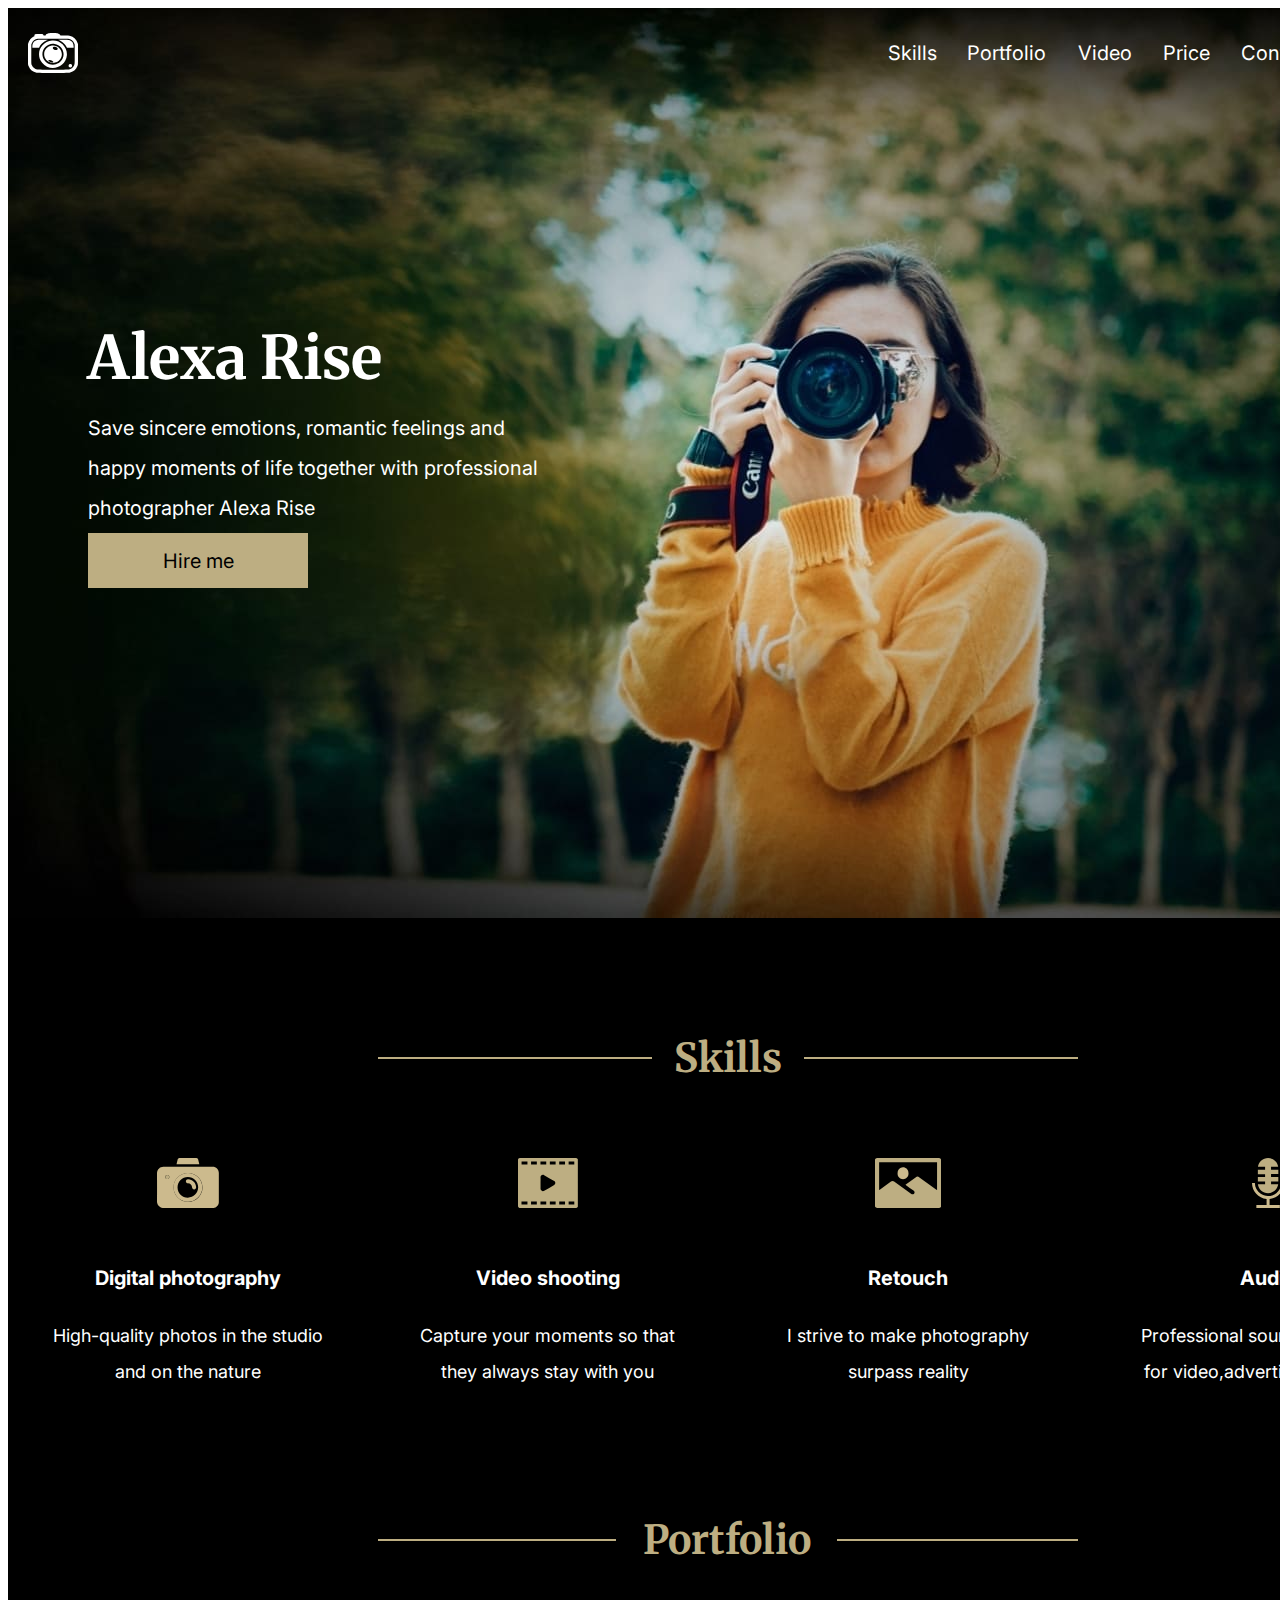
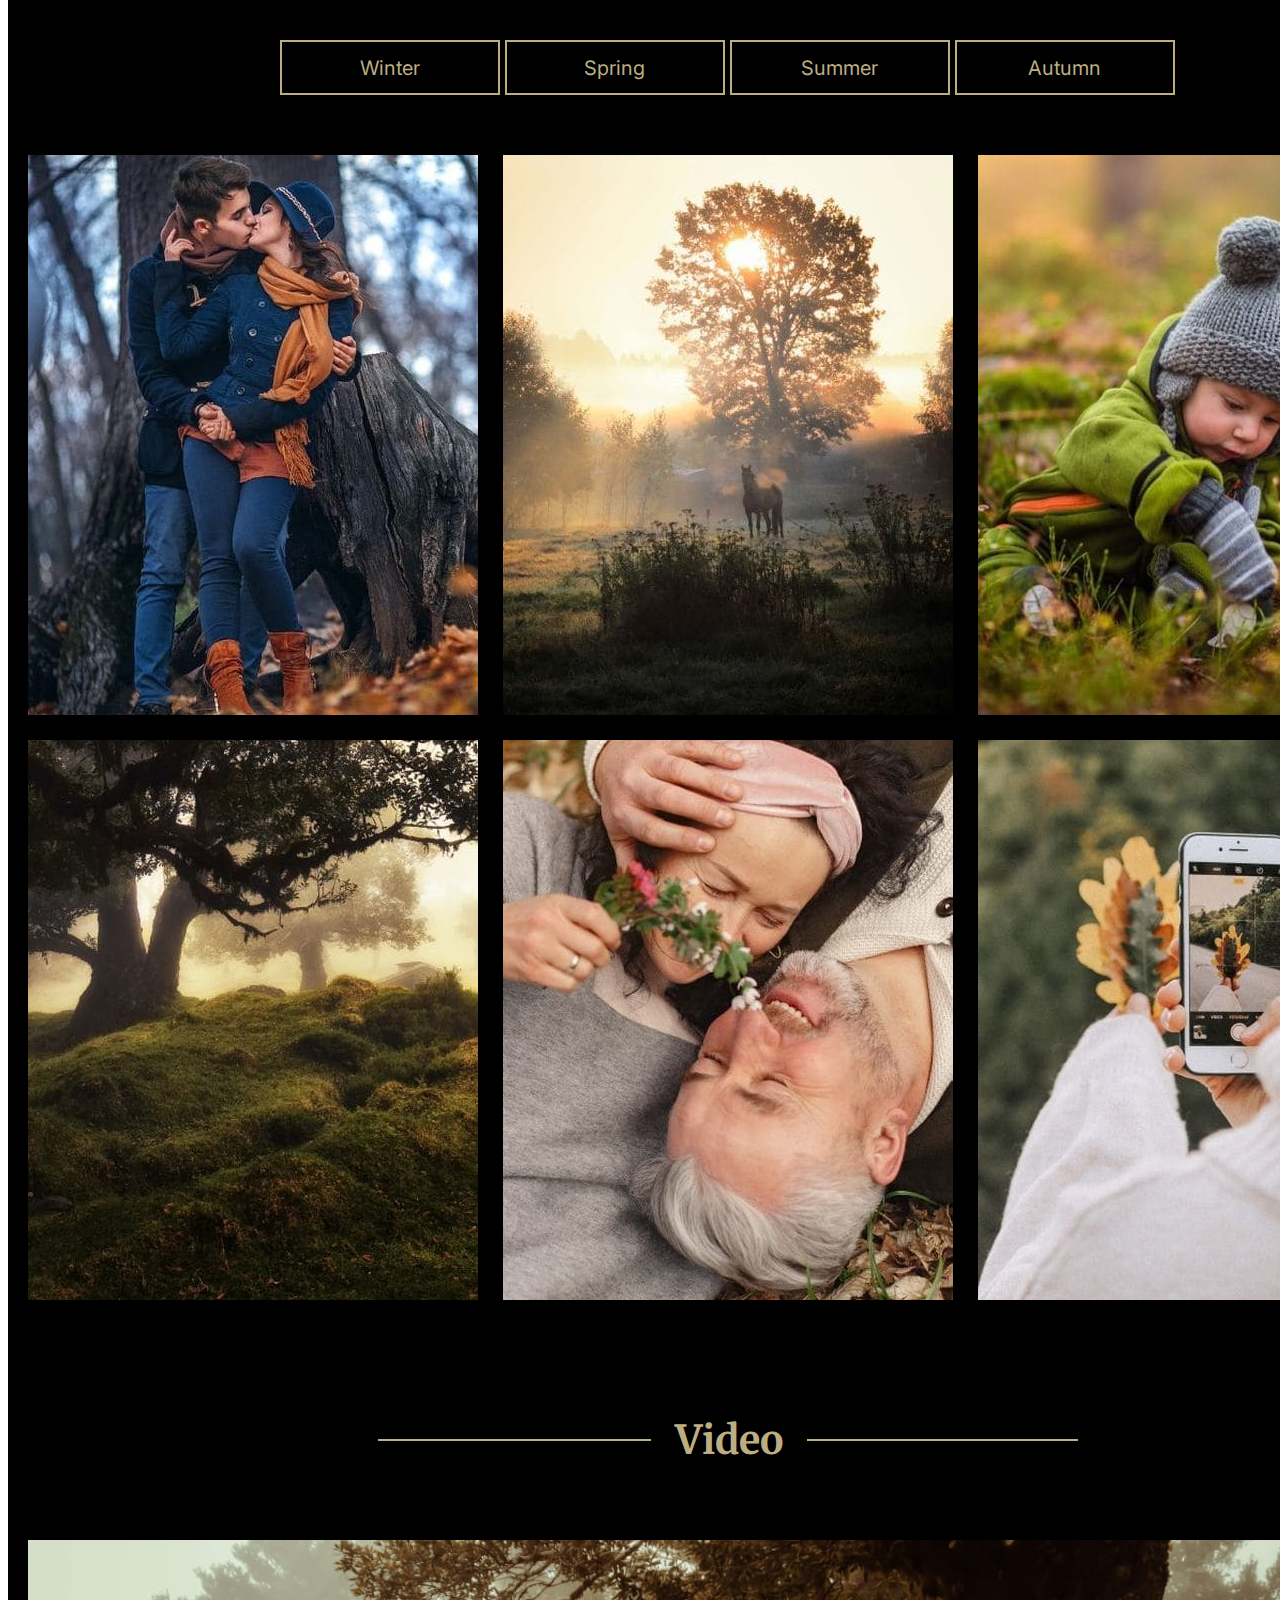
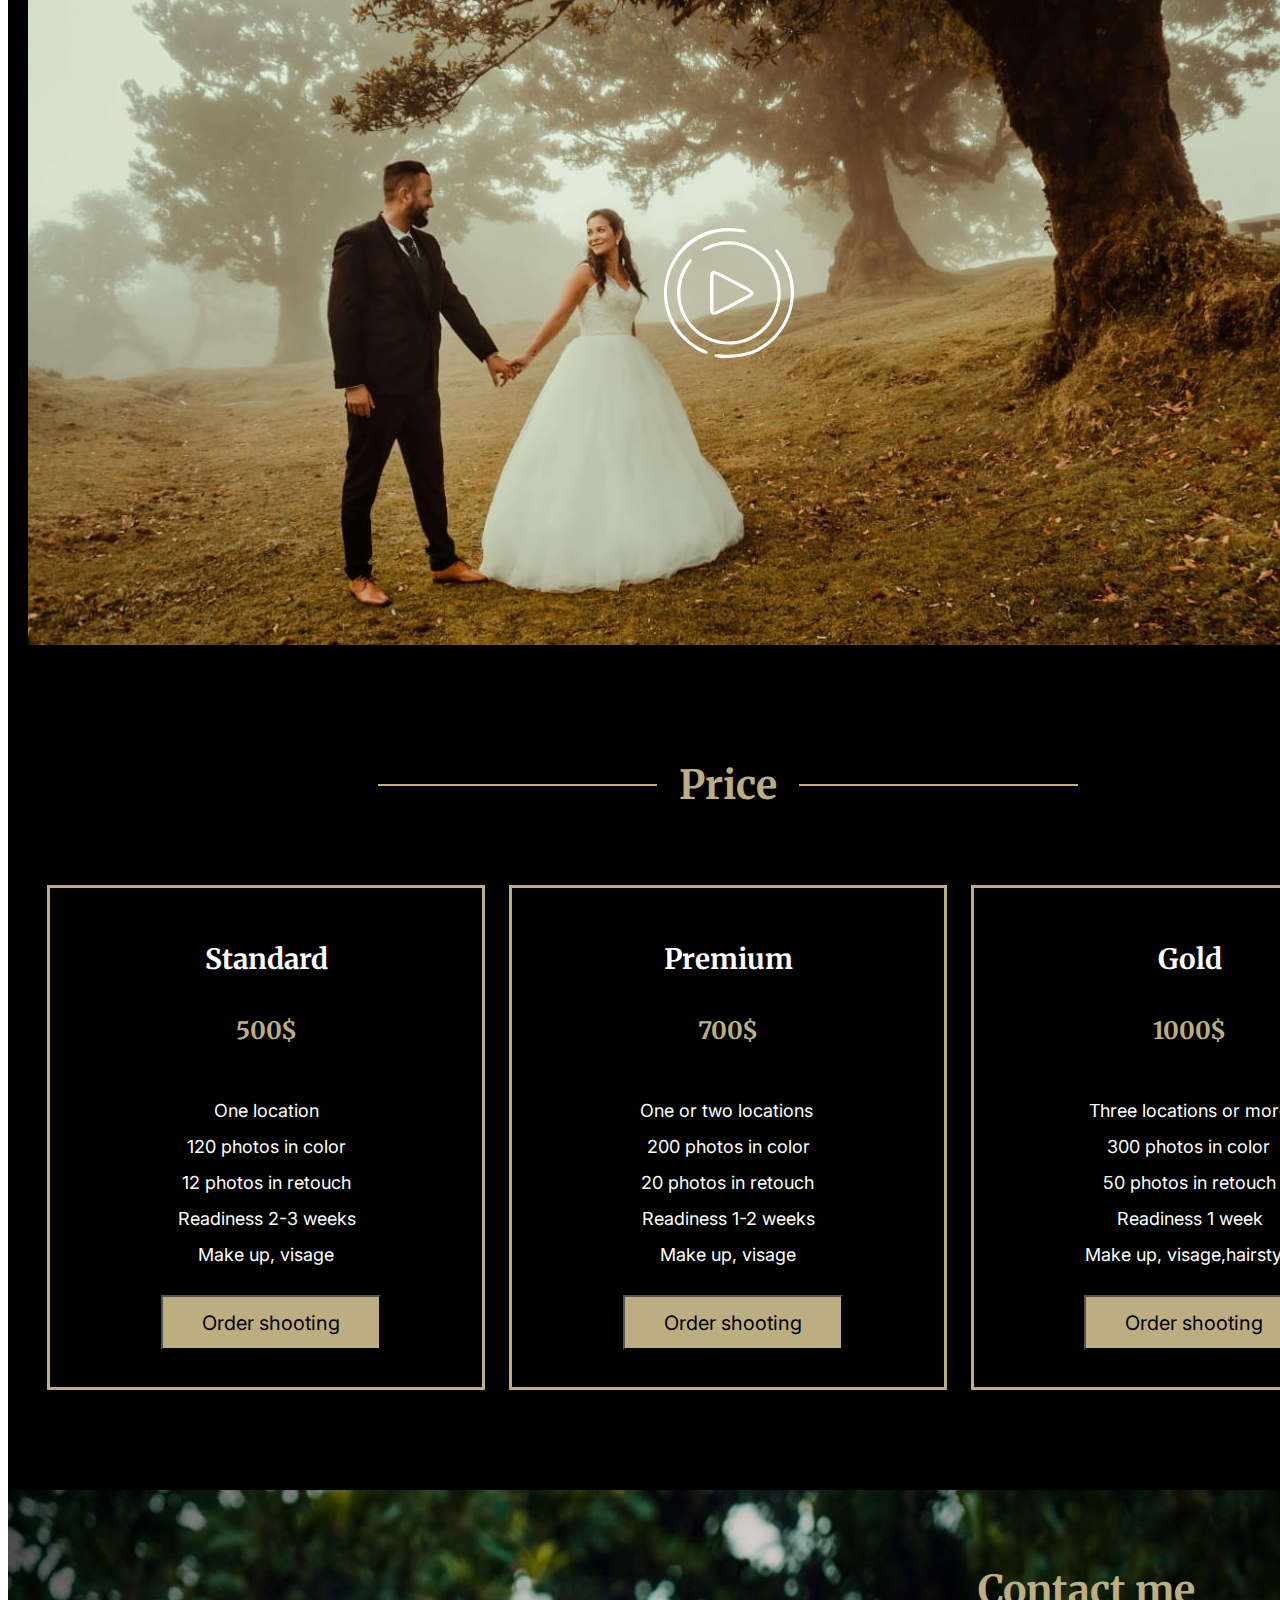
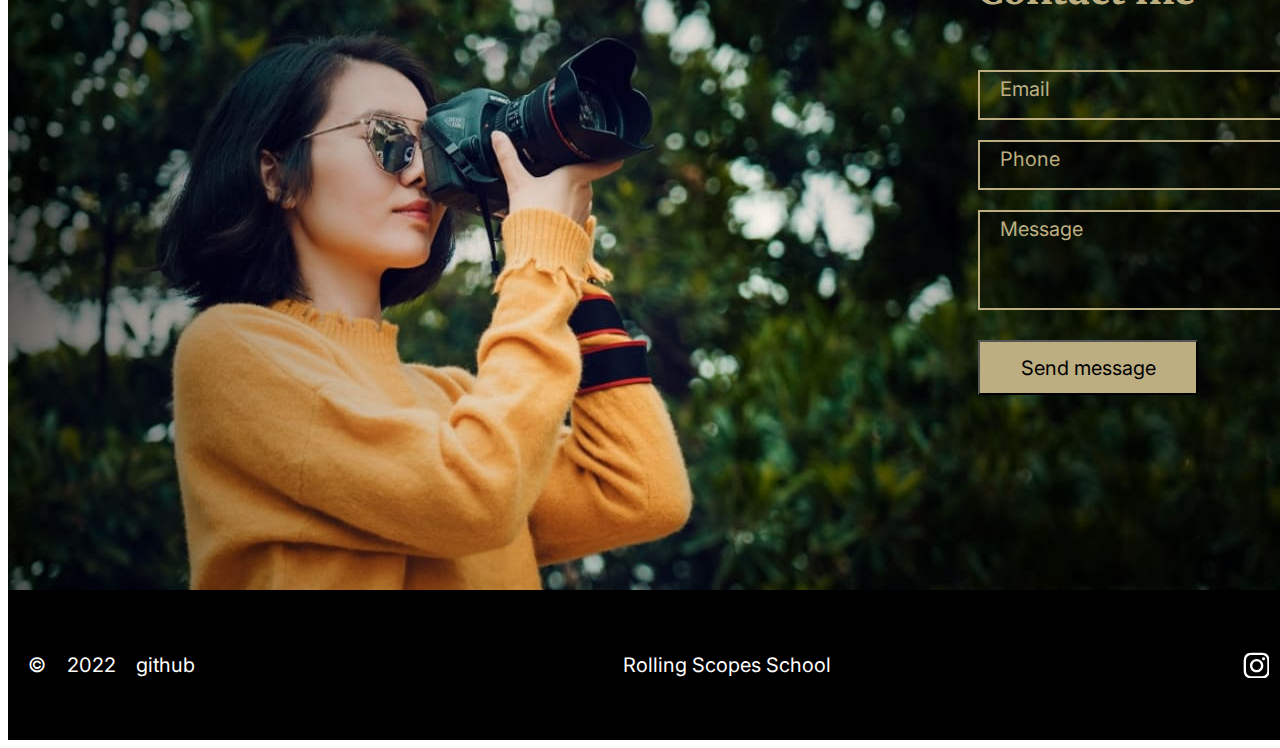
==== portfolio.html @ 0099cfc6 "init: test website" ====
<!DOCTYPE html>
<html lang="en">
<head>
    <meta charset="UTF-8">
    <meta http-equiv="X-UA-Compatible" content="IE=edge">
    <meta name="viewport" content="width=device-width, initial-scale=1.0">
    <title>Portfolio</title>
    <link href="style.css" rel="stylesheet" type="text/css">
    <link rel="preconnect" href="https://fonts.googleapis.com">
<link rel="preconnect" href="https://fonts.gstatic.com" crossorigin>
<link href="https://fonts.googleapis.com/css2?family=Inter&display=swap" rel="stylesheet">
<link rel="preconnect" href="https://fonts.googleapis.com">
<link rel="preconnect" href="https://fonts.gstatic.com" crossorigin>
<link href="https://fonts.googleapis.com/css2?family=Inter&family=Merriweather:wght@700&display=swap" rel="stylesheet">
</head>
<body>
        <div class="container">
            <div class="background"></div>
            <section class="header">
<header>
<a class="inst_icon" href="https://www.instagram.com/" target="_blank"></a>
<nav class="header_list">
    <a href="#skills_section" class="skills_name">Skills</a>
    <a href="#portfolio_section" class="portfolio_name">Portfolio</a>
    <a href="#video_section" class="video_name">Video</a>
    <a href="#price_section" class="price_name">Price</a>
    <a href="#contacts_section" class="contacts_name">Contacts</a>
</nav>
<div class="switch_lang">
<button class="lang_en" type="button">en</button>
<span class="vert_line">/</span>
<button class="lang_ru" type="button">ru</button>
</div>
</section>   
</header>
<hero class="hero">
    <h1 class="name">Alexa Rise</h1>
    <p class="info">Save sincere emotions, romantic feelings and happy moments of life together with professional photographer Alexa Rise</p>
    <div class="hire_me">
    <input type="submit" class="hire_me_btn" value="Hire me">
</div>
</hero>
<main>
    <div id="skills_section">
    <div class="skills_main">
    <div class="skills_loc"><div class="skills_loc2"><span class="skills_text">Skills</span></div></div>
    <div class="skills_line"></div>
    </div>
    <div class="skills_items">
        <div class="photography">
        <div class="camera_logo"><img src="camera.svg" alt="Camera icon"></div>
        <span class="photography_title">Digital photography</span>
        <span class="skills_desc">High-quality photos in the studio and on the nature</span>
        </div>
        <div class="video_skills">
            <div class="video_logo"><img src="video.svg" alt="Video icon"></div>
            <span class="video_title">Video shooting</span>
            <span class="video_info">Capture your moments so that they always stay with you</span>
        </div>
        <div class="retouch">
            <div class="rtch_logo"><img src="retouch.svg" alt="retouch icon"><img src="retouch2.svg" alt="retouch icon" class="rtch_logo2"></div>
            <span class="rtch_title">Retouch</span>
            <span class="rtch_info">I strive to make photography surpass reality</span>
        </div>
        <div class="audio">
            <div class="audio_logo"><img src="audio.svg" alt="audio icon"></div>
            <span class="audio_title">Audio</span>
            <span class="audio_info">Professional sounds recording for video,advertising,portfolio</span>
        </div>
        </div>
    </div>
    <div id="portfolio_section">
    <div class="portfolio_title">
        <div class="portfolio_loc"><div class="portfolio_frame"><div class='portfolio_loc2'><span class="portfolio_text">Portfolio</div></span></div></div>
        <div class="portfolio_line"></div>
    </div>
    <div class="portfolio_btns">
        <div class="winter_btn"><input type="submit" class="winter_form" value="Winter"></div>
        <div class="spring_btn"><input type="submit" class="spring_form" value="Spring"></div>
        <div class="summer_btn"><input type="submit" class="summer_form" value="Summer"></div>
        <div class="autumn_btn"><input type="submit" class="autumn_form" value="Autumn"></div>
    </div>
    <div class="portfolio_imgs">
        <img src="photo1.jpg" alt="photo" class="photo1">
        <img src="photo2.jpg" alt="photo" class="photo2">
        <img src="photo3.jpg" alt="photo" class="photo3">
        <img src="photo4.jpg" alt="photo" class="photo4">
        <img src="photo5.jpg" alt="photo" class="photo5">
        <img src="photo6.jpg" alt="photo" class="photo6">
    </div>
</div>
<div id="video_section">
    <div class="video_topic">
        <div class="video_loc"><div class="video_frame"><span class="video_text">Video</span></div></div>
        <div class="video_line"></div>
    </div>
<div class="video_player"><img src="video-player.jpg"></div>
<div class="videoplay_icon"></div>
</div>
<div id="price_section">
    <div class="price_title">
        <div class="price_loc"><div class="price_frame"><span class="price_text">Price</span></div></div>
        <div class="price_line"></div>
    </div>
    <div class="price_items">
        <div class="price_standard">
            <div class="price_frame_standard">
            <span class="standard_name">Standard</span>
            <span class="price_name_standard">500$</span>
            <div class="standard_list">
                <p class="standard_line1">One location</p>
                <p class="standard_line2">120 photos in color</p>
                <p class="standard_line3">12 photos in retouch</p>
                <p class="standard_line4">Readiness 2-3 weeks</p>
                <p class="standard_line5">Make up, visage</p>
            </div>
            <div class="order_standard">
                <div class="st_order_frame">
                    <input type="submit" class="order_text" value="Order shooting">
                </div>
            </div>
        </div>
        </div>
        <div class="price_premium">
            <div class="price_frame_premium">
            <span class="premium_name">Premium</span>
            <span class="price_name_premium">700$</span>
            <div class="premium_list">
                <p class="premium_line1">One or two locations</p>
                <p class="premium_line2">200 photos in color</p>
                <p class="premium_line3">20 photos in retouch</p>
                <p class="premium_line4">Readiness 1-2 weeks</p>
                <p class="premium_line5">Make up, visage</p>
            </div>
            <div class="order_premium">
                <div class="pr_order_frame">
                    <input type="submit" class="order_text" value="Order shooting">
                </div>
            </div>
        </div>
        </div>
        <div class="price_gold">
            <div class="price_frame_gold">
            <span class="gold_name">Gold</span>
            <span class="price_name_gold">1000$</span>
            <div class="gold_list">
                <p class="gold_line1">Three locations or more</p>
                <p class="gold_line2">300 photos in color</p>
                <p class="gold_line3">50 photos in retouch</p>
                <p class="gold_line4">Readiness 1 week</p>
                <p class="gold_line5">Make up, visage,hairstyle</p>
            </div>
            <div class="order_gold">
                <div class="gold_order_frame">
                    <input type="submit" class="order_text" value="Order shooting">
                </div>
            </div>
        </div>
        </div>
    </div>
</div>
<div id="contacts_section">
    <div class="contacts_container">
        <span class="contacts_title">Contact me</span>
            <div class="email_frame"><input type="text" class="email_text" placeholder="Email"></div>
            <div class="phone_frame"><input type="text" class="phone_text" placeholder="Phone"></div>
            <div class="message_frame"><input type="text" class="message_text" placeholder="Message"></div>
            <div class="send_loc"><div class="send_frame"><input type="submit" class="send_btn" value="Send message"></div></div>
    </div>
</div>
</main>
<footer>
    <div class="footer_section">
        <div class="footer_data">
            <span class="mark_footer">©</span>
            <span class="year_footer">2022</span>
            <a class="github_footer" href="https://github.com/">github</a>
        </div>
        <span class="rsschool_footer">Rolling Scopes School</span>
        <div class="social_list">
            <div class="inst_loc"><a class="inst_footer" href="https://www.instagram.com/" target="_blank"></a></div>
            <div class="fb_loc"><a class="fb_footer" href="https://www.facebook.com/" target="_blank"></a></div>
            <div class="twi_loc"><a class="twi_footer" href="https://www.twitter.com"></a></div>
            <div class="pin_loc"><a class="pin_footer" href="https://www.pinterest.ru/"></a></div>
        </div>
    </div>
</footer>
</div>
</body>
</html>
---- style.css ----
.container{
    position: relative;
    width: 1440px;
    height: 5532px;
    background: #000000;
    margin: auto;
}
.header{
    position: absolute;
    width: 1440px;
    height: 90px;
    left: 0px;
    top: 0px;
}
.background{
    position: absolute;
    width: 1440px;
    height: 910px;
    left: 0px;
    top: 0px;
    background-image: url(bg.png);
}
.header_list{
    position: absolute;
    height: 50px;
    left: 59.03%;
    right: 6.25%;
    top: 20px;
    color: white;
}
.skills_name{
    position: absolute;
    height: 50px;
    left: 6%;
    right: 84.2%;
    top: 0px;  
    font-family: Inter;
    font-style: normal;
    font-weight: normal;
    font-size: 20px;
    line-height: 50px;
    cursor: pointer;
    color: white;
    border: none;
    text-decoration: none;
}
.skills_name:hover{
    color: #BDAE82;
}
.portfolio_name{
    position: absolute;
    height: 50px;
    left: 21.8%;
    right: 62%;
    top: 0px;
    font-family: Inter;
    font-style: normal;
    font-weight: normal;
    font-size: 20px;
    line-height: 50px;
    cursor: pointer;
    color: white;
    border: none;
    text-decoration: none;
}
.portfolio_name:hover{
    color: #BDAE82;
}
.video_name{
    position: absolute;
    height: 50px;
    left: 44%;
    right: 45%;
    top: 0px;
    font-family: Inter;
    font-style: normal;
    font-weight: normal;
    font-size: 20px;
    line-height: 50px;
    cursor: pointer;
    color: white;
    border: none;
    text-decoration: none;
}
.video_name:hover{
    color: #BDAE82;
}
.price_name{
    position: absolute;
    height: 50px;
    left: 61%;
    right: 29.4%;
    top: 0px;
    font-family: Inter;
    font-style: normal;
    font-weight: normal;
    font-size: 20px;
    line-height: 50px;
    cursor: pointer;
    color: white;
    border: none;
    text-decoration: none;
}
.price_name:hover{
    color: #BDAE82;
}
.contacts_name{
    position: absolute;
    height: 50px;
    left: 76.6%;
    right: 6.2%;
    top: 0px;
    font-family: Inter;
    font-style: normal;
    font-weight: normal;
    font-size: 20px;
    line-height: 50px;
    cursor: pointer;
    color: white;
    border: none;
    text-decoration: none;
}
.contacts_name:hover{
    color: #BDAE82;
}
.switch_lang{
    position: absolute;
    height: 50px;
    left: 93.75%;
    right: 1.39%;
    top: 20px;
}
.lang_en{
    position: absolute;
    width: 25px;
    height: 50px;
    left: calc(50% - 25px/2 - 22.5px);
    top: 0px;
    font-family: Inter;
    font-style: normal;
    font-weight: bold;
    font-size: 20px;
    line-height: 50px;
    text-align: center;
    color: white;
    background: none;
    border: none;
    cursor: pointer;
}
.lang_en:hover{
    color: #BDAE82;
    background: none;
    border: none;
}
.lang_ru{
    position: absolute;
    width: 22px;
    height: 50px;
    left: calc(50% - 22px/2 + 26px);
    top: 0px;
    font-family: Inter;
    font-style: normal;
    font-weight: bold;
    font-size: 20px;
    line-height: 50px;
    text-align: center;
    color: #FFFFFF;
    background: none;
    border: none;
    cursor: pointer;
}
.lang_ru:hover{
    color: #BDAE82;
    background: none;
    border: none;
}
.vert_line{
    position: absolute;
    width: 8px;
    height: 50px;
    left: calc(50% - 8px/2 + 3px);
    top: 0px;
    font-family: Inter;
    font-style: normal;
    font-weight: bold;
    font-size: 20px;
    line-height: 50px;
    text-align: center;
    color: #FFFFFF;
}
.inst_icon{
    position: absolute;
    width: 50px;
    height: 50px;
    left: 20px;
    top: 20px;
    background: url(inst_icon.svg);
}
.inst_icon:hover{
    position: absolute;
    width: 50px;
    height: 50px;
    left: 20px;
    top: 20px;
    filter: invert(26%) sepia(15%) saturate(638%) hue-rotate(7deg) brightness(92%)
    contrast(87%);
}
.hero{
    position: absolute;
    height: 330px;
    left: 5.56%;
    right: 59.72%;
    top: 250px;
}
.name{
    position: absolute;
    height: 120px;
    left: 0%;
    right: 0%;
    top: 0px;
    font-family: Merriweather;
    font-style: normal;
    font-weight: bold;
    font-size: 60px;
    line-height: 120px;
    color: #FFFFFF;
}
.info{
    position: absolute;
    height: 120px;
    left: 0%;
    right: 6%;
    top: 130px;
    font-family: Inter;
    font-style: normal;
    font-weight: normal;
    font-size: 20px;
    line-height: 40px;
    color: #FFFFFF;
}
.hire_me{
    position: absolute;
    height: 55px;
    left: 0%;
    right: 56%;
    top: 275px;
    background: none;
    border: none;
    cursor: pointer;
}
.hire_me_btn{
    position: absolute;
    width: 220px;
    height: 55px;
    left: 0%;
    right: 0%;
    top: 0px;
    background: #BDAE82;
    border-radius: 0px;
    border: none;
    cursor: pointer;
    font-family: Inter;
    font-style: normal;
    font-weight: normal;
    font-size: 20px;
    line-height: 40px;
    text-align: center;
    color: #000000;
}
.hire_me_btn:hover{
    color: white;
}
#skills_section{
    position: absolute;
    width: 1440px;
    height: 482px;
    left: 0px;
    top: 910px;
}
.skills_main{
    position: absolute;
    height: 80px;
    left: 25.69%;
    right: 25.69%;
    top: 100px;
}
.skills_text{
    position: absolute;
    width: 112px;
    height: 80px;
    left: calc(50% - 112px/2);
    top: 0px;
    font-family: Merriweather;
    font-style: normal;
    font-weight: bold;
    font-size: 40px;
    line-height: 80px;
    text-align: center;
    color: #BDAE82;
    background: none
}
.skills_line{
    position: absolute;
    height: 2px;
    left: 0%;
    right: 0%;
    top: 39px;
    background: #BDAE82;
    border-radius: 0px;
}
.skills_loc{
    position: absolute;
    width: 152px;
    height: 80px;
    left: calc(50% - 152px/2);
    top: 0px;
}
.skills_loc2{
    position: absolute;
    height: 80px;
    left: 0%;
    right: 0%;
    top: 0px;
    background: #000000;
    border-radius: 0px;
    z-index: 1;
}
.skills_items{
    position: absolute;
    height: 242px;
    left: 1.39%;
    right: 1.39%;
    top: 240px;
}
.camera_logo{
    position: absolute;
    width: 62px;
    height: 50px;
    left: 129px;
    top: 0px;
}
.photography{
    position: absolute;
    height: 240px;
    left: 0%;
    right: 77.14%;
    top: 0px;
}
.photography_title{
    position: absolute;
    width: 280px;
    height: 40px;
    left: calc(50% - 280px/2);
    top: 100px;
    font-family: Inter;
    font-style: normal;
    font-weight: bold;
    font-size: 20px;
    line-height: 40px;
    text-align: center;
    color: #FFFFFF;
}
.skills_desc{
    position: absolute;
    width: 280px;
    height: 40px;
    left: calc(50% - 280px/2);
    top: 100px;
    font-family: Inter;
    font-style: normal;
    font-weight: bold;
    font-size: 20px;
    line-height: 40px;
    text-align: center;
    color: #FFFFFF;
}
.skills_desc{
    position: absolute;
    width: 280px;
    height: 72px;
    left: calc(50% - 280px/2);
    top: 160px;
    font-family: Inter;
    font-style: normal;
    font-weight: normal;
    font-size: 18px;
    line-height: 36px;
    text-align: center;
    color: #FFFFFF;
}
.video_skills{
    position: absolute;
    height: 240px;
    left: 25.71%;
    right: 51.43%;
    top: 0px;
    cursor: unset;
}
.video_logo{
    position: absolute;
    width: 60px;
    height: 50px;
    left: 130px;
    top: 0px;
}
.video_title{
    position: absolute;
    width: 280px;
    height: 40px;
    left: calc(50% - 280px/2);
    top: 100px;
    font-family: Inter;
    font-style: normal;
    font-weight: bold;
    font-size: 20px;
    line-height: 40px;
    text-align: center;
    color: #FFFFFF;
}
.video_info{
    position: absolute;
    width: 280px;
    height: 72px;
    left: calc(50% - 280px/2);
    top: 160px;
    font-family: Inter;
    font-style: normal;
    font-weight: normal;
    font-size: 18px;
    line-height: 36px;
    text-align: center;
    color: #FFFFFF;
}
.retouch{
    position: absolute;
    height: 240px;
    left: 51.43%;
    right: 25.71%;
    top: 0px;
}
.rtch_logo{
    position: absolute;
    width: 66px;
    height: 50px;
    left: 127px;
    top: 0px;
}
.rtch_logo2{
    position: absolute;
    left: 32.67%;
    right: 50.74%;
    top: 18.69%;
    bottom: 57.62%;
}
.rtch_title{
    position: absolute;
    width: 280px;
    height: 40px;
    left: calc(50% - 280px/2);
    top: 100px;
    font-family: Inter;
    font-style: normal;
    font-weight: bold;
    font-size: 20px;
    line-height: 40px;
    text-align: center;
    color: #FFFFFF;
}
.rtch_info{
    position: absolute;
    width: 280px;
    height: 72px;
    left: calc(50% - 280px/2);
    top: 160px;
    font-family: Inter;
    font-style: normal;
    font-weight: normal;
    font-size: 18px;
    line-height: 36px;
    text-align: center;
    color: #FFFFFF;
}
.audio{
    position: absolute;
    height: 240px;
    left: 77.14%;
    right: 0%;
    top: 0px;
}
.audio_logo{
    position: absolute;
    width: 32px;
    height: 50px;
    left: 144px;
    top: 0px;
}
.audio_title{
    position: absolute;
    width: 280px;
    height: 40px;
    left: calc(50% - 280px/2);
    top: 100px;
    font-family: Inter;
    font-style: normal;
    font-weight: bold;
    font-size: 20px;
    line-height: 40px;
    text-align: center;
    color: #FFFFFF;
}
.audio_info{
    position: absolute;
    width: 280px;
    height: 72px;
    left: calc(50% - 280px/2);
    top: 160px;
    font-family: Inter;
    font-style: normal;
    font-weight: normal;
    font-size: 18px;
    line-height: 36px;
    text-align: center;
    color: #FFFFFF;
}
#portfolio_section{
    position: absolute;
    width: 1440px;
    height: 1500px;
    left: 0px;
    top: 1392px;
}
.portfolio_title{
    position: absolute;
    height: 80px;
    left: 25.69%;
    right: 25.69%;
    top: 100px;
}
.portfolio_loc{
    position: absolute;
    width: 220px;
    height: 80px;
    left: calc(50% - 220px/2 - 8px);
    top: 0px;
}
.portfolio_loc2{
    position: absolute;
    height: 80px;
    left: 2.59%;
    right: 2.16%;
    top: 0px;
    background: #000000;
    border-radius: 0px;
    z-index: 1;
}
.portfolio_frame{
    position: absolute;
    height: 80px;
    left: 0%;
    right: -5.45%;
    top: 0px;
}
.portfolio_text{
    position: absolute;
    width: 181px;
    height: 80px;
    left: calc(50% - 181px/2 + 0.5px);
    top: 0px;
    font-family: Merriweather;
    font-style: normal;
    font-weight: bold;
    font-size: 40px;
    line-height: 80px;
    text-align: center;
    color: #BDAE82;
}
.portfolio_line{
    position: absolute;
    height: 2px;
    left: 0%;
    right: 0%;
    top: 39px;
    background: #BDAE82;
    border-radius: 0px;
}
.portfolio_btns{
    position: absolute;
    width: 895px;
    height: 55px;
    left: 272px;
    top: 240px;
}
.winter_btn input{
    position: absolute;
    width: 220px;
    height: 55px;
    left: calc(50% - 220px/2 - 338px);
}
.spring_btn input{
    position: absolute;
    width: 220px;
    height: 55px;
    left: calc(50% - 220px/2 - 113px);
}
.summer_btn input{
    position: absolute;
    width: 220px;
    height: 55px;
    left: calc(50% - 220px/2 + 112px);
}
.autumn_btn input{
    position: absolute;
    width: 220px;
    height: 55px;
    left: calc(50% - 220px/2 + 337px);    
}
.winter_form{
    position: absolute;
    height: 55px;
    left: 0%;
    right: 0%;
    top: 0px;
    border: 2px solid #BDAE82;
    box-sizing: border-box;
    background: black;
    border-radius: 0px;
    font-family: Inter;
    font-style: normal;
    font-weight: normal;
    font-size: 20px;
    line-height: 40px;
    text-align: center;
    color: #BDAE82;
}
.winter_form:visited{
    position: absolute;
    height: 55px;
    left: 0%;
    right: 0%;
    top: 0px;
    background: #BDAE82;
    border: 2px solid #BDAE82;
    box-sizing: border-box;
    border-radius: 0px;
    cursor: pointer;
    color: black;
}
.winter_form:hover{
    cursor: pointer;
    color: white;
}
.spring_form{
    position: absolute;
    height: 55px;
    left: 0%;
    right: 0%;
    top: 0px;
    border: 2px solid #BDAE82;
    box-sizing: border-box;
    background: black;
    border-radius: 0px;
    font-family: Inter;
    font-style: normal;
    font-weight: normal;
    font-size: 20px;
    line-height: 40px;
    text-align: center;
    color: #BDAE82;
}
.spring_form:visited{
    position: absolute;
    height: 55px;
    left: 0%;
    right: 0%;
    top: 0px;
    background: #BDAE82;
    border: 2px solid #BDAE82;
    box-sizing: border-box;
    border-radius: 0px;
    cursor: pointer;
    color: black;
}
.spring_form:hover{
    cursor: pointer;
    color: white;
}
.summer_form{
    position: absolute;
    height: 55px;
    left: 0%;
    right: 0%;
    top: 0px;
    border: 2px solid #BDAE82;
    box-sizing: border-box;
    background: black;
    border-radius: 0px;
    font-family: Inter;
    font-style: normal;
    font-weight: normal;
    font-size: 20px;
    line-height: 40px;
    text-align: center;
    color: #BDAE82;
}
.summer_form:visited{
    position: absolute;
    height: 55px;
    left: 0%;
    right: 0%;
    top: 0px;
    background: #BDAE82;
    border: 2px solid #BDAE82;
    box-sizing: border-box;
    border-radius: 0px;
    cursor: pointer;
    color: black;
}
.summer_form:hover{
    cursor: pointer;
    color: white;
}
.autumn_form{
    position: absolute;
    height: 55px;
    left: 0%;
    right: 0%;
    top: 0px;
    border: 2px solid #BDAE82;
    box-sizing: border-box;
    border-radius: 0px;
    background: black;
    font-family: Inter;
    font-style: normal;
    font-weight: normal;
    font-size: 20px;
    line-height: 40px;
    text-align: center;
    color: #BDAE82;
}
.autumn_form:visited{
    position: absolute;
    height: 55px;
    left: 0%;
    right: 0%;
    top: 0px;
    background: #BDAE82;
    border: 2px solid #BDAE82;
    box-sizing: border-box;
    border-radius: 0px;
    cursor: pointer;
    color: black;
}
.autumn_form:hover{
    color: white;
    cursor: pointer;
}
.autumn_text:hover{
    color: white;
}
.winter_text{
    position: absolute;
    width: 62px;
    height: 40px;
    left: calc(50% - 62px/2);
    top: calc(50% - 40px/2 + 0.5px);
    font-family: Inter;
    font-style: normal;
    font-weight: normal;
    font-size: 20px;
    line-height: 40px;
    text-align: center;
    color: #BDAE82;
}
.spring_text{
    position: absolute;
    width: 62px;
    height: 40px;
    left: calc(50% - 62px/2);
    top: calc(50% - 40px/2 + 0.5px);
    font-family: Inter;
    font-style: normal;
    font-weight: normal;
    font-size: 20px;
    line-height: 40px;
    text-align: center;
    color: #BDAE82;
}
.spring_form:hover{
    cursor: pointer;
}
.spring_text:hover{
    color: white;
}
.summer_text{
    position: absolute;
    width: 81px;
    height: 40px;
    left: calc(50% - 81px/2 - 0.5px);
    top: calc(50% - 40px/2 + 0.5px);
    font-family: Inter;
    font-style: normal;
    font-weight: normal;
    font-size: 20px;
    line-height: 40px;
    text-align: center;
    color: #BDAE82;
}
.summer_form:hover{
    cursor: pointer;
}
.summer_text:hover{
    color: white;
}
.autumn_text{
    position: absolute;
    width: 74px;
    height: 40px;
    left: calc(50% - 74px/2);
    top: calc(50% - 40px/2 + 0.5px);
    font-family: Inter;
    font-style: normal;
    font-weight: normal;
    font-size: 20px;
    line-height: 40px;
    text-align: center;
    color: #BDAE82;
}
.portfolio_imgs{
    position: absolute;
    height: 1145px;
    left: 1.39%;
    right: 1.39%;
    top: 355px;
}
.photo1{
    position: absolute;
    height: 560px;
    left: 0%;
    right: 67.86%;
    top: 0px;
    background: url(.jpg);
    border-radius: 0px;
}
.photo2{
    position: absolute;
    height: 560px;
    left: 33.93%;
    right: 33.93%;
    top: 0px;
    background: url(.jpg);
    border-radius: 0px;
}
.photo3{
    position: absolute;
    height: 560px;
    left: 67.86%;
    right: 0%;
    top: 0px;
    background: url(.jpg);
    border-radius: 0px;
}
.photo4{
    position: absolute;
    height: 560px;
    left: 0%;
    right: 67.86%;
    top: 585px;
    background: url(.jpg);
    border-radius: 0px;
}
.photo5{
    position: absolute;
    height: 560px;
    left: 33.93%;
    right: 33.93%;
    top: 585px;
    background: url(.jpg);
    border-radius: 0px;
}
.photo6{
    position: absolute;
    height: 560px;
    left: 67.86%;
    right: 0%;
    top: 585px;
    background: url(.jpg);
    border-radius: 0px;
}
#video_section{
    position: absolute;
    width: 1440px;
    height: 945px;
    left: 0px;
    top: 2892px;
}
.video_topic{
    position: absolute;
    height: 80px;
    left: 25.69%;
    right: 25.69%;
    top: 100px;
}
.video_loc{
    position: absolute;
    width: 154px;
    height: 80px;
    left: calc(50% - 154px/2);
    top: 0px;
}
.video_frame{
    position: absolute;
    height: 80px;
    left: 0%;
    right: -1.32%;
    top: 0px;
    background: #000000;
    border-radius: 0px;
    z-index: 1;
}
.video_text{
    position: absolute;
    width: 114px;
    height: 80px;
    left: calc(50% - 114px/2);
    top: 0px;
    font-family: Merriweather;
    font-style: normal;
    font-weight: bold;
    font-size: 40px;
    line-height: 80px;
    text-align: center;
    color: #BDAE82;
}
.video_line{
    position: absolute;
    height: 2px;
    left: 0%;
    right: 0%;  
    top: 39px;
    background: #BDAE82;
    border-radius: 0px;
}
.video_player{
    position: absolute;
    width: 1400px;
    height: 705px;
    left: 20px;
    top: 240px;
}
.videoplay_icon{
    position: absolute;
    width: 129.86px;
    height: 130px;
    left: 656px;
    top: 528px;
    background: url(videoplay_icon.svg);
}
.videoplay_icon:hover{
    filter: invert(26%) sepia(15%) saturate(638%) hue-rotate(7deg) brightness(92%)
    contrast(87%);
    cursor: pointer;
}
#price_section{
    position: absolute;
    width: 1440px;
    height: 845px;
    left: 0px;
    top: 3837px;
}
.price_title{
    position: absolute;
    height: 80px;
    left: 25.69%;
    right: 25.69%;
    top: 100px;
}
.price_frame{
    position: absolute;
    height: 80px;
    left: 39.86%;
    right: 39.86%;
    top: 0px;
    background: #000000;
    border-radius: 0px;
    z-index: 1;
}
.price_text{
    position: absolute;
    width: 102px;
    height: 80px;
    left: calc(50% - 102px/2);
    top: 0px;
    font-family: Merriweather;
    font-style: normal;
    font-weight: bold;
    font-size: 40px;
    line-height: 80px;
    text-align: center;
    color: #BDAE82;
}
.price_line{
    position: absolute;
    height: 2px;
    left: 0%;
    right: 0%;
    top: 39px;
    background: #BDAE82;
    border-radius: 0px;
}
.price_items{
    position: absolute;
    width: 1400px;
    height: 505px;
    left: 20px;
    top: 240px;
}
.price_standard{
    position: absolute;
    height: 505px;
    left: 1.39%;
    right: 67.36%;
}
.price_frame_standard{
    position: absolute;
    height: 505px;
    left: 0%;
    right: 0%;
    top: 0px;
    border: 3px solid #BDAE82;
    box-sizing: border-box;
    border-radius: 0px;
}
.standard_name{
    position: absolute;
    width: 128px;
    height: 56px;
    left: calc(50% - 128px/2);
    top: 43px;
    font-family: Merriweather;
    font-style: normal;
    font-weight: bold;
    font-size: 28px;
    line-height: 56px;
    text-align: center;
    color: #FFFFFF;
}
.price_name_standard{
    position: absolute;
    width: 69px;
    height: 48px;
    left: calc(50% - 69px/2 + 0.5px);
    top: 119px;
    font-family: Merriweather;
    font-style: normal;
    font-weight: bold;
    font-size: 24px;
    line-height: 48px;
    text-align: center;
    color: #BDAE82;
}
.standard_list{
    position: absolute;
    height: 180px;
    left: 9.63%;
    right: 9.48%;
    top: 187px;
}
.standard_line1{
    position: absolute;
    width: 108px;
    height: 36px;
    left: calc(50% - 108px/2 - 0.33px);
    top: 0px;
    font-family: Inter;
    font-style: normal;
    font-weight: normal;
    font-size: 18px;
    line-height: 36px;
    text-align: center;
    color: #FFFFFF;
}
.standard_line2{
    position: absolute;
    width: 162px;
    height: 36px;
    left: calc(50% - 162px/2 - 0.33px);
    top: 36px;
    font-family: Inter;
    font-style: normal;
    font-weight: normal;
    font-size: 18px;
    line-height: 36px;
    text-align: center;
    color: #FFFFFF;
}
.standard_line3{
    position: absolute;
    width: 174px;
    height: 36px;
    left: calc(50% - 174px/2 - 0.33px);
    top: 72px;
    font-family: Inter;
    font-style: normal;
    font-weight: normal;
    font-size: 18px;
    line-height: 36px;
    text-align: center;
    color: #FFFFFF;
}
.standard_line4{
    position: absolute;
    width: 183px;
    height: 36px;
    left: calc(50% - 183px/2 + 0.17px);
    top: 108px;
    font-family: Inter;
    font-style: normal;
    font-weight: normal;
    font-size: 18px;
    line-height: 36px;
    text-align: center;
    color: #FFFFFF;
}
.standard_line5{
    position: absolute;
    width: 138px;
    height: 36px;
    left: calc(50% - 138px/2 - 0.33px);
    top: 144px;
    font-family: Inter;
    font-style: normal;
    font-weight: normal;
    font-size: 18px;
    line-height: 36px;
    text-align: center;
    color: #FFFFFF;
}
.order_standard{
    position: absolute;
    height: 55px;
    left: 25.56%;
    right: 25.56%;
    top: 407px;
}
.st_order_frame input{
    position: absolute;
    height: 55px;
    left: 0%;
    right: 0%;
    top: 0px;
    background: #BDAE82;
    border-radius: 0px;
    width: 220px;
}
.st_order_frame:hover{
    cursor: pointer;
}
.order_text input{
    position: absolute;
    width: 142px;
    height: 40px;
    left: calc(50% - 142px/2 + 0px);
    top: 8px;
    font-family: Inter;
    font-style: normal;
    font-weight: normal;
    font-size: 20px;
    line-height: 40px;
    text-align: center;
    color: #000000;
}
.order_text{
    position: absolute;
    width: 142px;
    height: 40px;
    left: calc(50% - 142px/2 + 0px);
    top: 8px;
    font-family: Inter;
    font-style: normal;
    font-weight: normal;
    font-size: 20px;
    line-height: 40px;
    text-align: center;
    color: #000000;
}
.order_text:hover{
    cursor: pointer;
    color: white;
}
.price_premium{
    position: absolute;
    height: 505px;
    left: 34.38%;
    right: 34.38%;
}
.price_frame_premium{
    position: absolute;
    height: 505px;
    left: 0%;
    right: 0%;
    top: 0px;
    border: 3px solid #BDAE82;
    box-sizing: border-box;
    border-radius: 0px;
}
.premium_name{
    position: absolute;
    width: 132px;
    height: 56px;
    left: calc(50% - 132px/2);
    top: 43px;
    font-family: Merriweather;
    font-style: normal;
    font-weight: bold;
    font-size: 28px;
    line-height: 56px;
    text-align: center;
    color: #FFFFFF;
}
.price_name_premium{
    position: absolute;
    width: 68px;
    height: 48px;
    left: calc(50% - 68px/2);
    top: 119px;
    font-family: Merriweather;
    font-style: normal;
    font-weight: bold;
    font-size: 24px;
    line-height: 48px;
    text-align: center;
    color: #BDAE82;
}
.premium_list{
    position: absolute;
    height: 180px;
    left: 9.55%;
    right: 9.56%;
    top: 187px;
}
.premium_line1{
    position: absolute;
    width: 176px;
    height: 36px;
    left: calc(50% - 176px/2 - 0.98px);
    top: 0px;
    font-family: Inter;
    font-style: normal;
    font-weight: normal;
    font-size: 18px;
    line-height: 36px; 
    text-align: center;
    color: #FFFFFF;
}
.premium_line2{
    position: absolute;
    width: 165px;
    height: 36px;
    left: calc(50% - 165px/2 + 0.52px);
    top: 36px;
    font-family: Inter;
    font-style: normal;
    font-weight: normal;
    font-size: 18px;
    line-height: 36px;
    text-align: center;
    color: #FFFFFF;
}
.premium_line3{
    position: absolute;
    width: 177px;
    height: 36px;
    left: calc(50% - 177px/2 - 0.48px);
    top: 72px;
    font-family: Inter;
    font-style: normal;
    font-weight: normal;
    font-size: 18px;
    line-height: 36px;
    text-align: center;
    color: #FFFFFF;
}
.premium_line4{
    position: absolute;
    width: 179px;
    height: 36px;
    left: calc(50% - 179px/2 + 0.52px);
    top: 108px;
    font-family: Inter;
    font-style: normal;
    font-weight: normal;
    font-size: 18px;
    line-height: 36px;
    text-align: center;
    color: #FFFFFF;
}
.premium_line5{
    position: absolute;
    width: 138px;
    height: 36px;
    left: calc(50% - 138px/2 + 0.02px);
    top: 144px;
    font-family: Inter;
    font-style: normal;
    font-weight: normal;
    font-size: 18px;
    line-height: 36px;
    text-align: center;
    color: #FFFFFF;
}
.order_premium{
    position: absolute;
    height: 55px;
    left: 25.56%;
    right: 25.56%;
    top: 407px;
}
.pr_order_frame input{
    position: absolute;
    height: 55px;
    left: 0%;
    right: 0%;
    top: 0px;
    background: #BDAE82;
    border-radius: 0px;
    width: 220px;
}
.price_gold{
    position: absolute;
    height: 505px;
    left: 67.36%;
    right: 1.39%;
}
.price_frame_gold{
    position: absolute;
    height: 505px;
    left: 0%;
    right: 0%;
    top: 0px;
    border: 3px solid #BDAE82;
    box-sizing: border-box;
    border-radius: 0px;
}
.gold_name{
    position: absolute;
    width: 67px;
    height: 56px;
    left: calc(50% - 67px/2 + 0.5px);
    top: 43px;
    font-family: Merriweather;
    font-style: normal;
    font-weight: bold;
    font-size: 28px;
    line-height: 56px;
    text-align: center;
    color: #FFFFFF;
}
.price_name_gold{
    position: absolute;
    width: 81px;
    height: 48px;
    left: calc(50% - 81px/2 - 0.5px);
    top: 119px;
    font-family: Merriweather;
    font-style: normal;
    font-weight: bold;
    font-size: 24px;
    line-height: 48px;
    text-align: center;
    color: #BDAE82;
}
.gold_list{
    position: absolute;
    height: 180px;
    left: 9.48%;
    right: 9.64%;
    top: 187px;
}
.gold_line1{
    position: absolute;
    width: 203px;
    height: 36px;
    left: calc(50% - 203px/2 - 0.14px);
    top: 0px;
    font-family: Inter;
    font-style: normal;
    font-weight: normal;
    font-size: 18px;
    line-height: 36px;
    text-align: center;
    color: #FFFFFF;
}
.gold_line2{
    position: absolute;
    width: 166px;
    height: 36px;
    left: calc(50% - 166px/2 - 0.64px);
    top: 36px;
    font-family: Inter;
    font-style: normal;
    font-weight: normal;
    font-size: 18px;
    line-height: 36px;
    text-align: center;
    color: #FFFFFF;
}
.gold_line3{
    position: absolute;
    width: 177px;
    height: 36px;
    left: calc(50% - 177px/2 - 0.14px);
    top: 72px;
    font-family: Inter;
    font-style: normal;
    font-weight: normal;
    font-size: 18px;
    line-height: 36px;
    text-align: center;
    color: #FFFFFF;
}
.gold_line4{
    position: absolute;
    width: 151px;
    height: 36px;
    left: calc(50% - 151px/2 + 0.86px);
    top: 108px;
    font-family: Inter;
    font-style: normal;
    font-weight: normal;
    font-size: 18px;
    line-height: 36px;   
    text-align: center; 
    color: #FFFFFF;
}
.gold_line5{
    position: absolute;
    width: 221px;
    height: 36px;
    left: calc(50% - 221px/2 + 0.86px);
    top: 144px;
    font-family: Inter;
    font-style: normal;
    font-weight: normal;
    font-size: 18px;
    line-height: 36px;
    text-align: center;
    color: #FFFFFF;
}
.order_gold{
    position: absolute;
    height: 55px;
    left: 25.56%;
    right: 25.56%;
    top: 407px;
}
.gold_order_frame input{
    position: absolute;
    height: 55px;
    left: 0%;
    right: 0%;
    top: 0px;
    background: #BDAE82;
    border-radius: 0px;
    width: 220px;
}
#contacts_section{
    position: absolute;
    width: 1440px;
    height: 700px;
    left: 0px;
    top: 4682px;
    background: url(contacts-bg.jpg);
}
.contacts_container{
    position: absolute;
    width: 450px;
    height: 445px;
    left: 970px;
    top: 60px;
}
.contacts_title{
    position: absolute;
    width: 450px;
    height: 80px;
    font-family: Merriweather;
    font-style: normal;
    font-weight: bold;
    font-size: 40px;
    line-height: 80px;
    color: #BDAE82;
}
.email_frame input{
    position: absolute;
    width: 450px;
    height: 50px;
    top: 120px;
    bottom: 620px;
    background: none;
    border: 2px solid #BDAE82;
    box-sizing: border-box;
    border-radius: 0px;
}
.email_frame textarea{
    top: 185px;
    position: absolute;
    width: 204px;
    height: 40px;
    font-family: Inter;
    font-style: normal;
    font-weight: normal;
    font-size: 20px;
    line-height: 40px;
    color: #BDAE82;
}
.email_text{
    top: 185px;
    position: absolute;
    padding-left: 20px;
    width: 204px;
    height: 40px;
    font-family: Inter;
    font-style: normal;
    font-weight: normal;
    font-size: 20px;
    line-height: 40px;
    color: #BDAE82;
}
.email_text::placeholder{
    position: absolute;
    left: 20px;
    top: 5px;
    bottom: 5px;
    font-family: Inter;
    font-style: normal;
    font-weight: normal;
    font-size: 20px;
    line-height: 40px;
    color: #BDAE82;
}
.phone_frame input{
    top: 190px;
    width: 450px;
    position: absolute;
    height: 50px;
    background: rgba(0, 0, 0, 0.5);
    border: 2px solid #BDAE82;
    box-sizing: border-box;
    border-radius: 0px;
}
.phone_text{
    padding-left: 20px;
    position: absolute;
    width: 204px;
    height: 40px;
    font-family: Inter;
    font-style: normal;
    font-weight: normal;
    font-size: 20px;
    line-height: 40px;
    color: #BDAE82;
}
.phone_text::placeholder{
    position: absolute;
    left: 20px;
    top: 5px;
    bottom: 5px;
    font-family: Inter;
    font-style: normal;
    font-weight: normal;
    font-size: 20px;
    line-height: 40px;
    color: #BDAE82;
}
.message_frame input{
    position: absolute;
    width: 450px;
    height: 100px;
    top: 260px;
    background: rgba(0, 0, 0, 0.5);
    border: 2px solid #BDAE82;
    box-sizing: border-box;
    border-radius: 0px;
}
.message_text{
    position: absolute;
    padding-left: 20px;
    padding-bottom: 55px;
    padding-top: 5px;
    width: 204px;
    height: 40px;
    font-family: Inter;
    font-style: normal;
    font-weight: normal;
    font-size: 20px;
    line-height: 40px;
    color: #BDAE82;
}
.message_text::placeholder{
    position: absolute;
    left: 20px;
    top: 5px;
    bottom: 55px;
    font-family: Inter;
    font-style: normal;
    font-weight: normal;
    font-size: 20px;
    line-height: 40px;
    color: #BDAE82;
}
.send_loc{
    position: absolute;
    height: 55px;
    top: 390px;
}
.send_frame input{
    position: absolute;
    height: 55px;
    width: 220px;
    left: 0%;
    right: 0%;
    top: 0px;
    background: #BDAE82;
    border-radius: 0px;
}
.send_btn{
    position: absolute;
    width: 140px;
    height: 40px;
    left: calc(50% - 140px/2);
    top: 8px;
    font-family: Inter;
    font-style: normal;
    font-weight: normal;
    font-size: 20px;
    line-height: 40px;
    text-align: center;
    color: #000000;
}
.send_frame input:hover{
    cursor: pointer;
    color: white;
}
.footer_section{
    position: absolute;
    width: 1440px;
    height: 150px;
    left: 0px;
    top: 5382px;
}
.footer_data{
    position: absolute;
    height: 50px;
    left: 1.39%;
    right: 85.97%;
    top: calc(50% - 50px/2);
}
.mark_footer{
    position: absolute;
    height: 50px;
    left: 0%;
    right: 89.56%;
    top: calc(50% - 50px/2);
    font-family: Inter;
    font-style: normal;
    font-weight: normal;
    font-size: 20px;
    line-height: 50px;
    color: #FFFFFF;
}
.year_footer{
    position: absolute;
    height: 50px;
    left: 21.43%;
    right: 51.65%;
    top: calc(50% - 50px/2);
    font-family: Inter;
    font-style: normal;
    font-weight: normal;
    font-size: 20px;
    line-height: 50px;
    color: #FFFFFF;
}
.github_footer{
    position: absolute;
    height: 50px;
    left: 59.34%;
    right: 7.14%;
    top: calc(50% - 50px/2);
    font-family: Inter;
    font-style: normal;
    font-weight: normal;
    font-size: 20px;
    line-height: 50px;
    color: #FFFFFF;
    text-decoration: none;
}
.rsschool_footer{
    position: absolute;
    height: 50px;
    left: 42.71%;
    right: 42.64%;
    top: calc(50% - 50px/2);
    font-family: Inter;
    font-style: normal;
    font-weight: normal;
    font-size: 20px;
    line-height: 50px;
    color: #FFFFFF;
}
.social_list{
    position: absolute;
    width: 188px;
    height: 50px;
    left: 1232px;
    top: 50px;
}
.inst_loc{
    position: absolute;
    width: 32px;
    height: 32px;
    left: 0px;
    top: 9px;
}
.fb_loc{
    position: absolute;
    width: 32px;
    height: 32px;
    left: 52px;
    top: 9px;
}
.twi_loc{
    position: absolute;
    width: 32px;
    height: 32px;
    left: 104px;
    top: 9px;
}
.pin_loc{
    position: absolute;
    width: 32px;
    height: 32px;
    left: 156px;
    top: 9px;
}
.inst_footer{
    background: url(instfooter.svg);
    position: absolute;
    left: 8.32%;
    right: 8.38%;
    top: 8.33%;
    bottom: 8.37%;
}
.fb_footer{
    background: url(fbfooter.svg);
    position: absolute;
    left: 25%;
    right: 22.92%;
    top: 8.33%;
    bottom: 8.33%;
}
.twi_footer{
    background: url(twifooter.svg);
    position: absolute;
    left: 8.34%;
    right: 8.33%;
    top: 16.67%;
    bottom: 15.63%;
}
.pin_footer{
    background: url(pinfooter.svg);
    position: absolute;
    left: 8.48%;
    right: 8.48%;
    top: 8.33%;
    bottom: 8.33%;
}
.inst_footer:hover{
    background: url(inst_footer_hover.svg);
    cursor: pointer;
}
.fb_footer:hover{
    background: url(fb_footer_hover.svg);
    cursor: pointer;
}
.twi_footer:hover{
    background: url(twi_footer_hover.svg);
    cursor: pointer;
}
.pin_footer:hover{
    background: url(pin_footer_hover.svg);
    cursor: pointer;
}
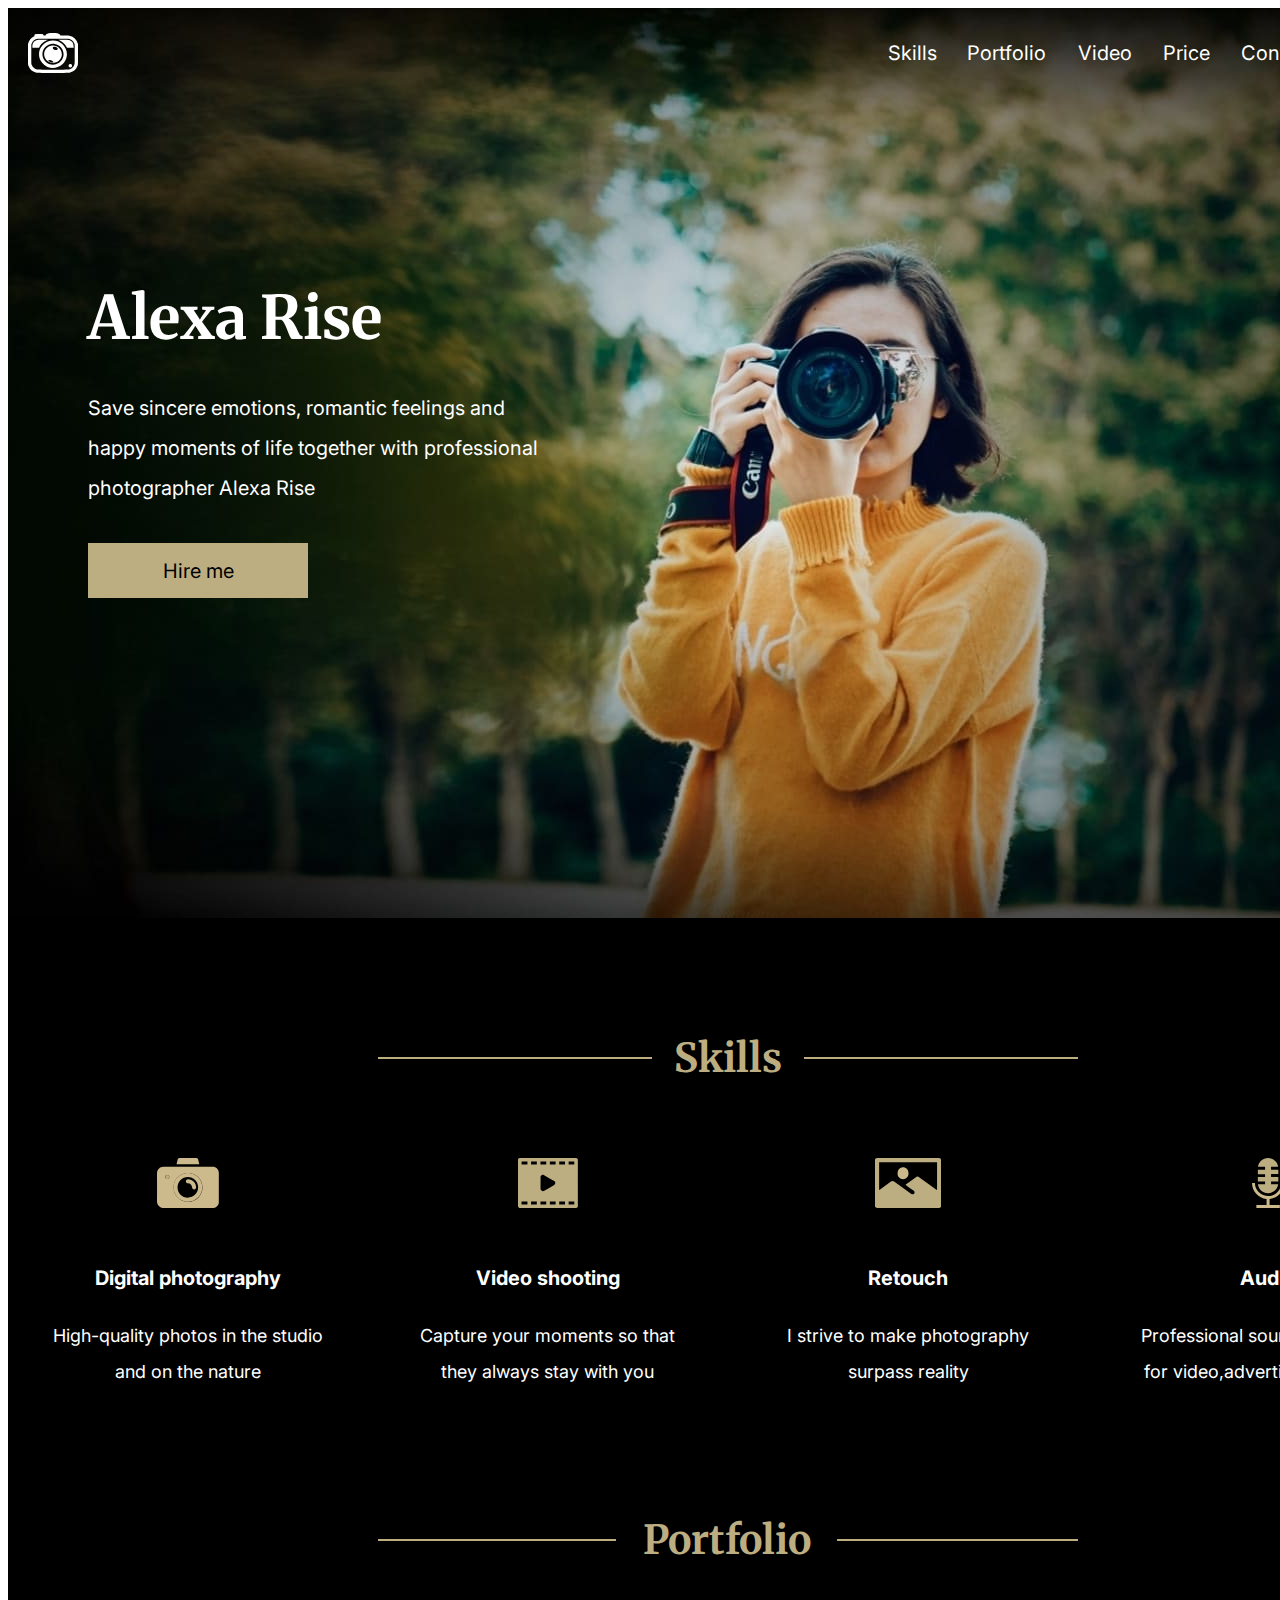
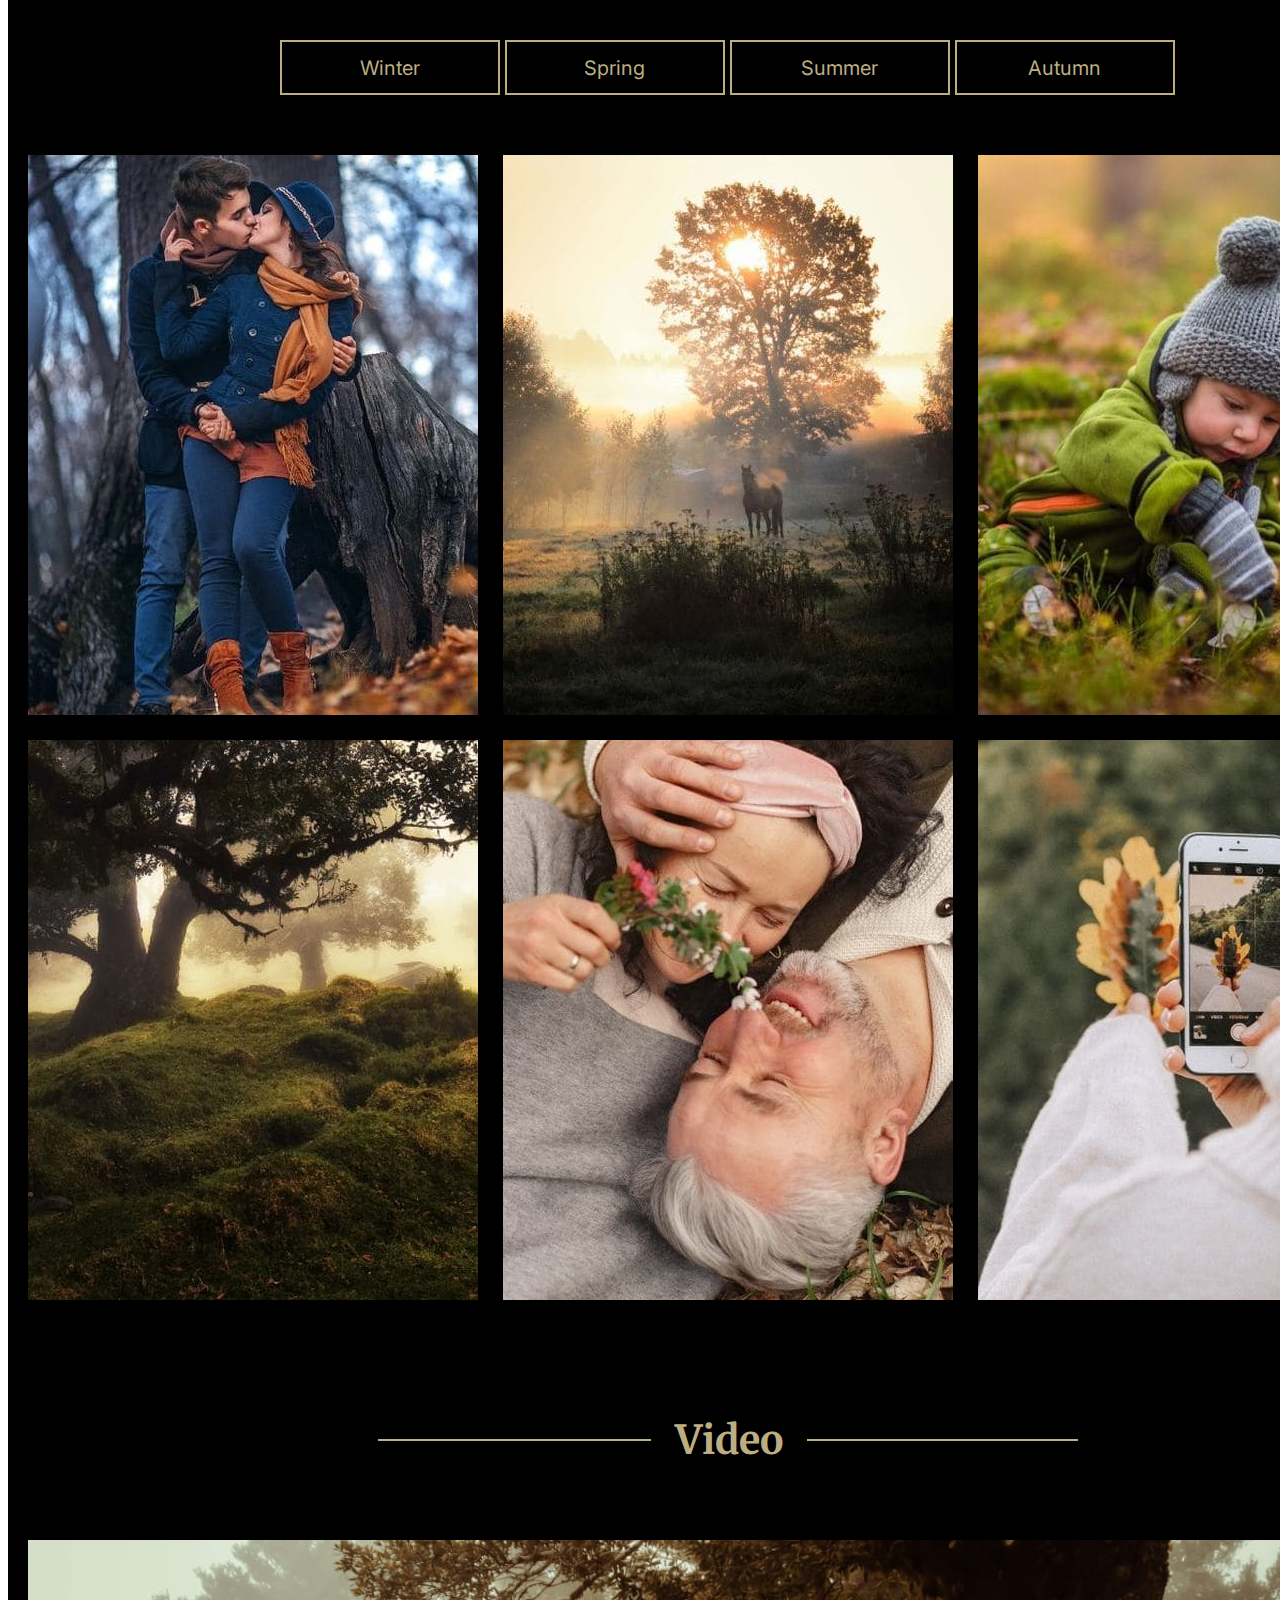
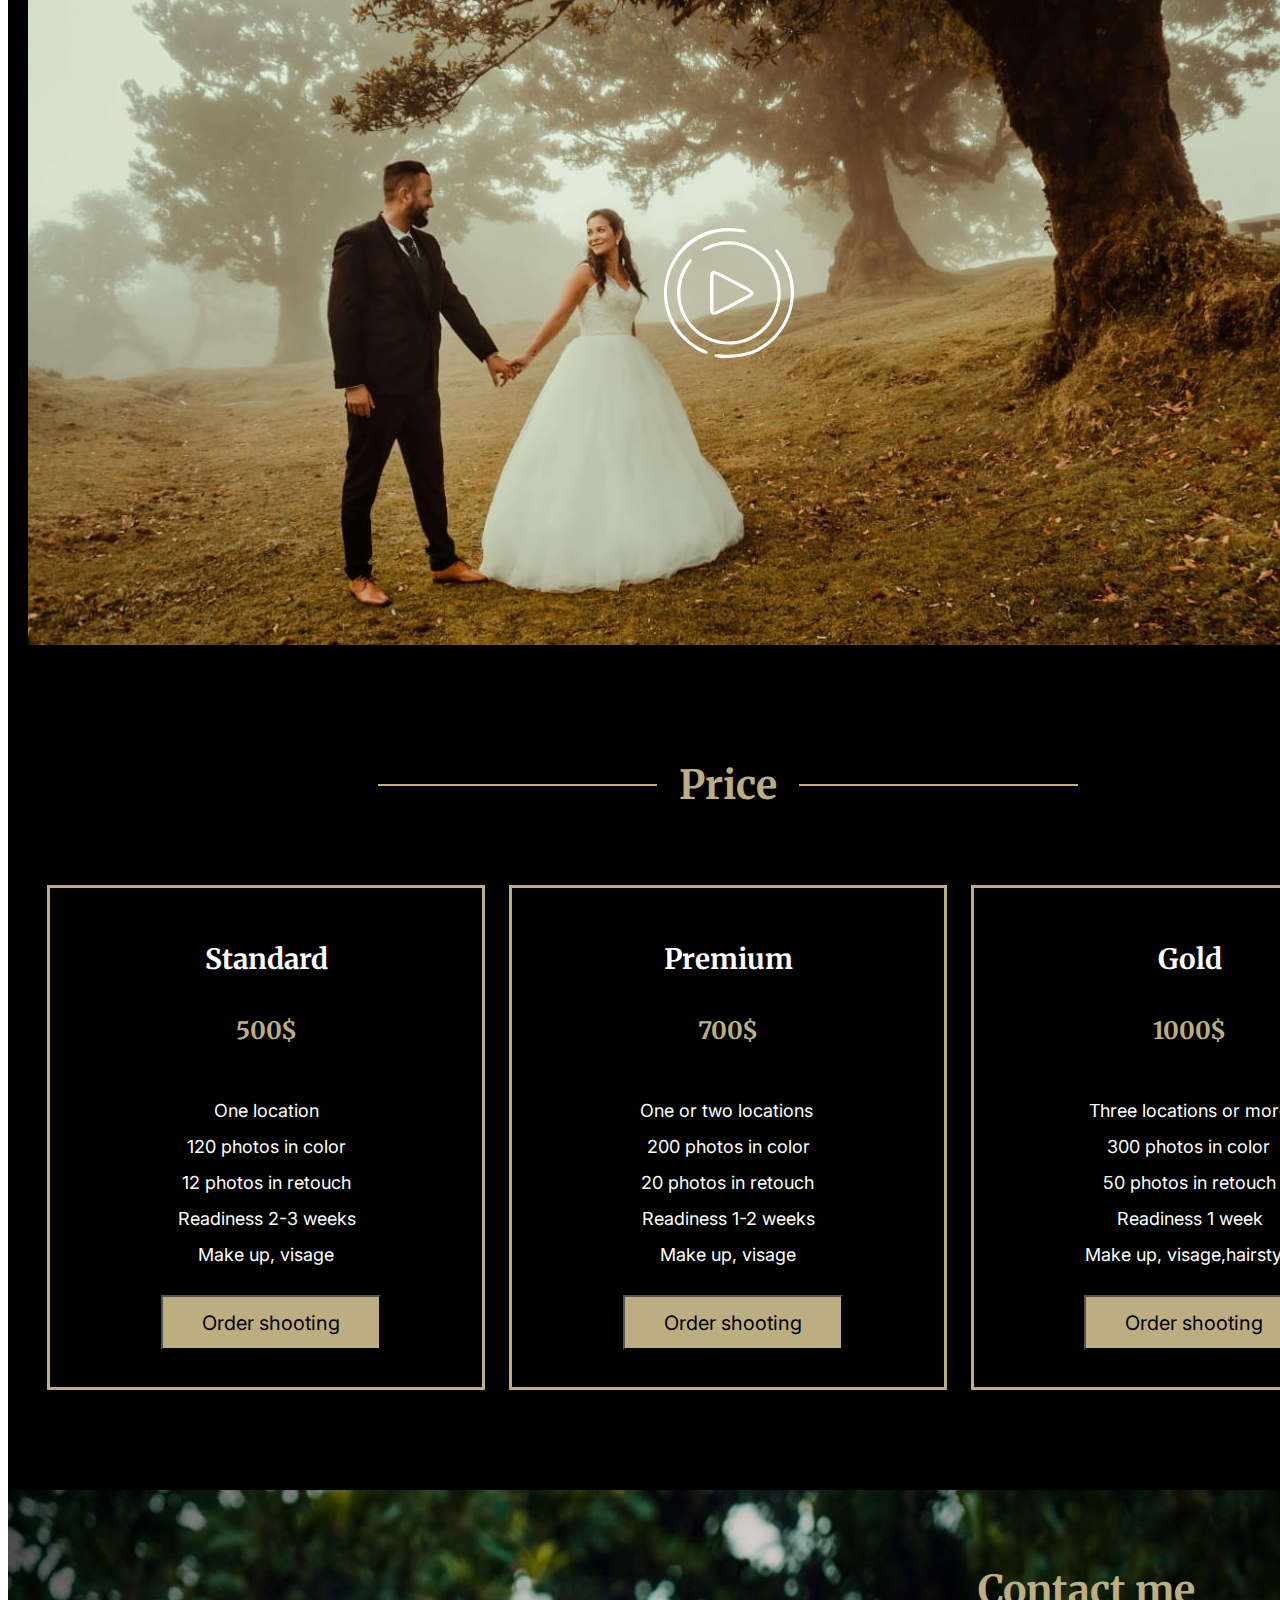
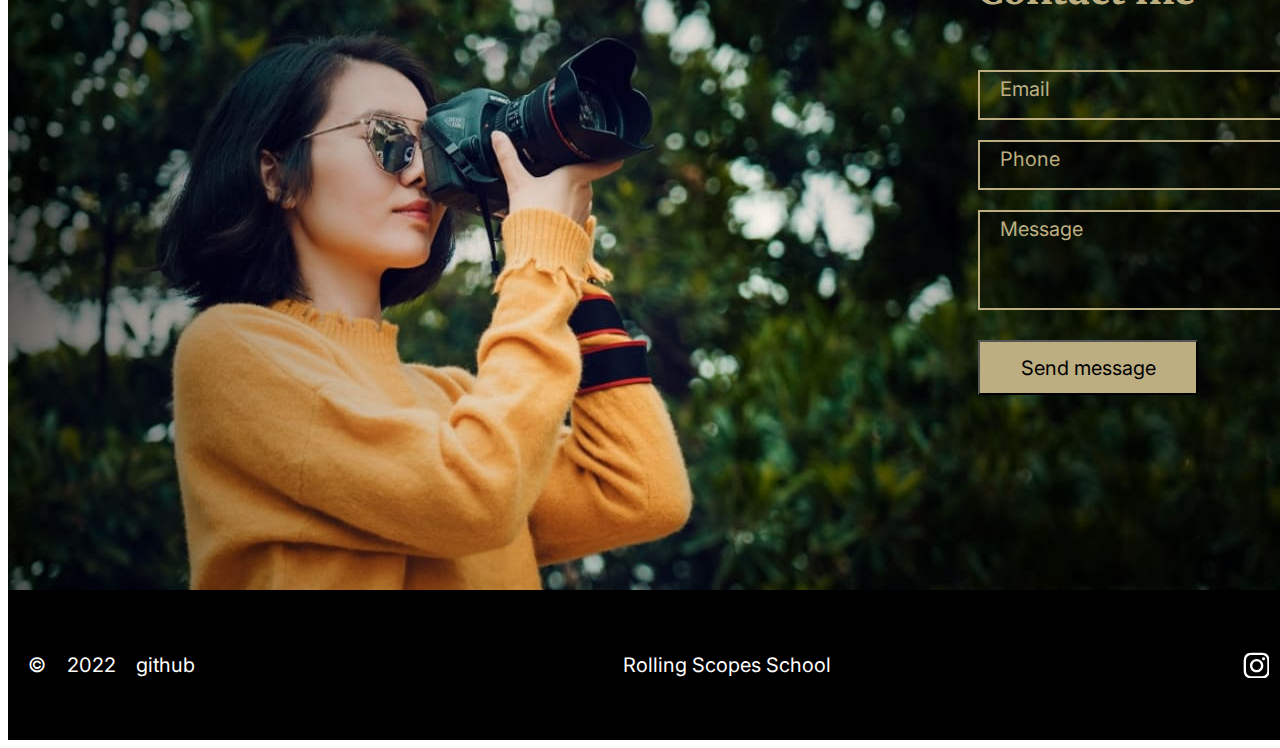
==== commit 5d47afd7: "fix: div hero info updated" ====
--- a/portfolio.html
+++ b/portfolio.html
@@ -33,13 +33,13 @@
 </div>
 </section>   
 </header>
-<hero class="hero">
-    <h1 class="name">Alexa Rise</h1>
+<div class="hero">
+    <span class="name">Alexa Rise</span>
     <p class="info">Save sincere emotions, romantic feelings and happy moments of life together with professional photographer Alexa Rise</p>
     <div class="hire_me">
     <input type="submit" class="hire_me_btn" value="Hire me">
 </div>
-</hero>
+</div>
 <main>
     <div id="skills_section">
     <div class="skills_main">
--- a/style.css
+++ b/style.css
@@ -230,7 +230,7 @@
     height: 120px;
     left: 0%;
     right: 6%;
-    top: 130px;
+    top: 110px;
     font-family: Inter;
     font-style: normal;
     font-weight: normal;
@@ -243,7 +243,7 @@
     height: 55px;
     left: 0%;
     right: 56%;
-    top: 275px;
+    top: 285px;
     background: none;
     border: none;
     cursor: pointer;
